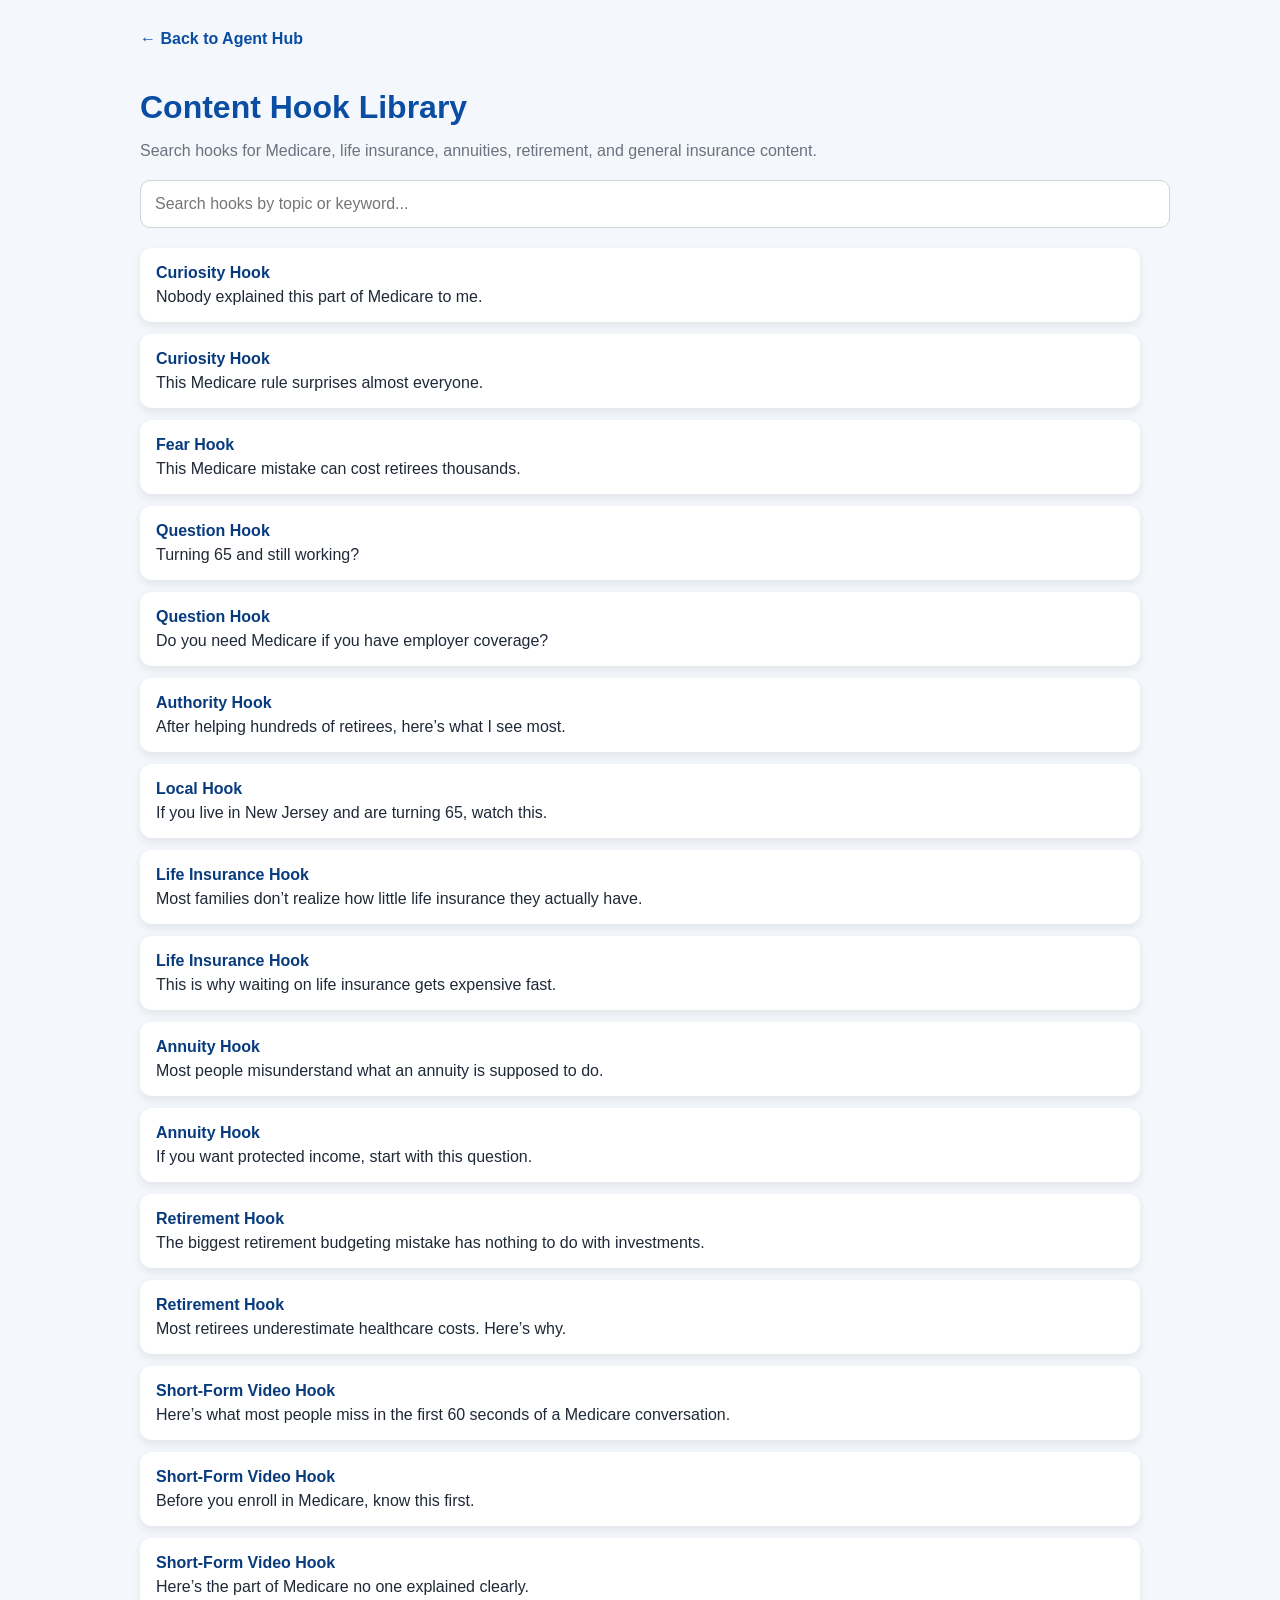
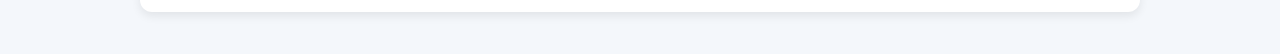
==== tools/hook-library/index.html @ 433c8742 "Create index.html" ====
<!DOCTYPE html>
<html>
<head>
  <meta charset="UTF-8">
  <meta name="viewport" content="width=device-width, initial-scale=1.0">
  <title>Content Hook Library</title>
  <style>
    body{
      font-family:Arial, Helvetica, sans-serif;
      background:#f4f7fb;
      margin:0;
      padding:30px;
      color:#1f2937;
    }
    .wrap{
      max-width:1000px;
      margin:0 auto;
    }
    h1{
      color:#0A4DA2;
      margin-bottom:10px;
    }
    p{
      color:#6b7280;
      margin-bottom:20px;
    }
    input{
      width:100%;
      padding:14px;
      border:1px solid #d1d5db;
      border-radius:10px;
      margin-bottom:20px;
      font-size:16px;
    }
    .hook{
      background:white;
      padding:16px;
      border-radius:12px;
      margin-bottom:12px;
      box-shadow:0 4px 10px rgba(0,0,0,.08);
    }
    .hook strong{
      color:#083b7d;
      display:block;
      margin-bottom:6px;
    }
    .back{
      display:inline-block;
      margin-bottom:20px;
      color:#0A4DA2;
      text-decoration:none;
      font-weight:bold;
    }
  </style>
</head>
<body>
  <div class="wrap">
    <a class="back" href="../../index.html">← Back to Agent Hub</a>
    <h1>Content Hook Library</h1>
    <p>Search hooks for Medicare, life insurance, annuities, retirement, and general insurance content.</p>

    <input type="text" id="search" placeholder="Search hooks by topic or keyword..." onkeyup="searchHooks()">

    <div id="hooks">
      <div class="hook"><strong>Curiosity Hook</strong>Nobody explained this part of Medicare to me.</div>
      <div class="hook"><strong>Curiosity Hook</strong>This Medicare rule surprises almost everyone.</div>
      <div class="hook"><strong>Fear Hook</strong>This Medicare mistake can cost retirees thousands.</div>
      <div class="hook"><strong>Question Hook</strong>Turning 65 and still working?</div>
      <div class="hook"><strong>Question Hook</strong>Do you need Medicare if you have employer coverage?</div>
      <div class="hook"><strong>Authority Hook</strong>After helping hundreds of retirees, here’s what I see most.</div>
      <div class="hook"><strong>Local Hook</strong>If you live in New Jersey and are turning 65, watch this.</div>
      <div class="hook"><strong>Life Insurance Hook</strong>Most families don’t realize how little life insurance they actually have.</div>
      <div class="hook"><strong>Life Insurance Hook</strong>This is why waiting on life insurance gets expensive fast.</div>
      <div class="hook"><strong>Annuity Hook</strong>Most people misunderstand what an annuity is supposed to do.</div>
      <div class="hook"><strong>Annuity Hook</strong>If you want protected income, start with this question.</div>
      <div class="hook"><strong>Retirement Hook</strong>The biggest retirement budgeting mistake has nothing to do with investments.</div>
      <div class="hook"><strong>Retirement Hook</strong>Most retirees underestimate healthcare costs. Here’s why.</div>
      <div class="hook"><strong>Short-Form Video Hook</strong>Here’s what most people miss in the first 60 seconds of a Medicare conversation.</div>
      <div class="hook"><strong>Short-Form Video Hook</strong>Before you enroll in Medicare, know this first.</div>
      <div class="hook"><strong>Short-Form Video Hook</strong>Here’s the part of Medicare no one explained clearly.</div>
    </div>
  </div>

  <script>
    function searchHooks(){
      let input = document.getElementById("search").value.toLowerCase();
      let hooks = document.getElementsByClassName("hook");

      for(let i = 0; i < hooks.length; i++){
        if(hooks[i].innerText.toLowerCase().includes(input)){
          hooks[i].style.display = "block";
        } else {
          hooks[i].style.display = "none";
        }
      }
    }
  </script>
</body>
</html>
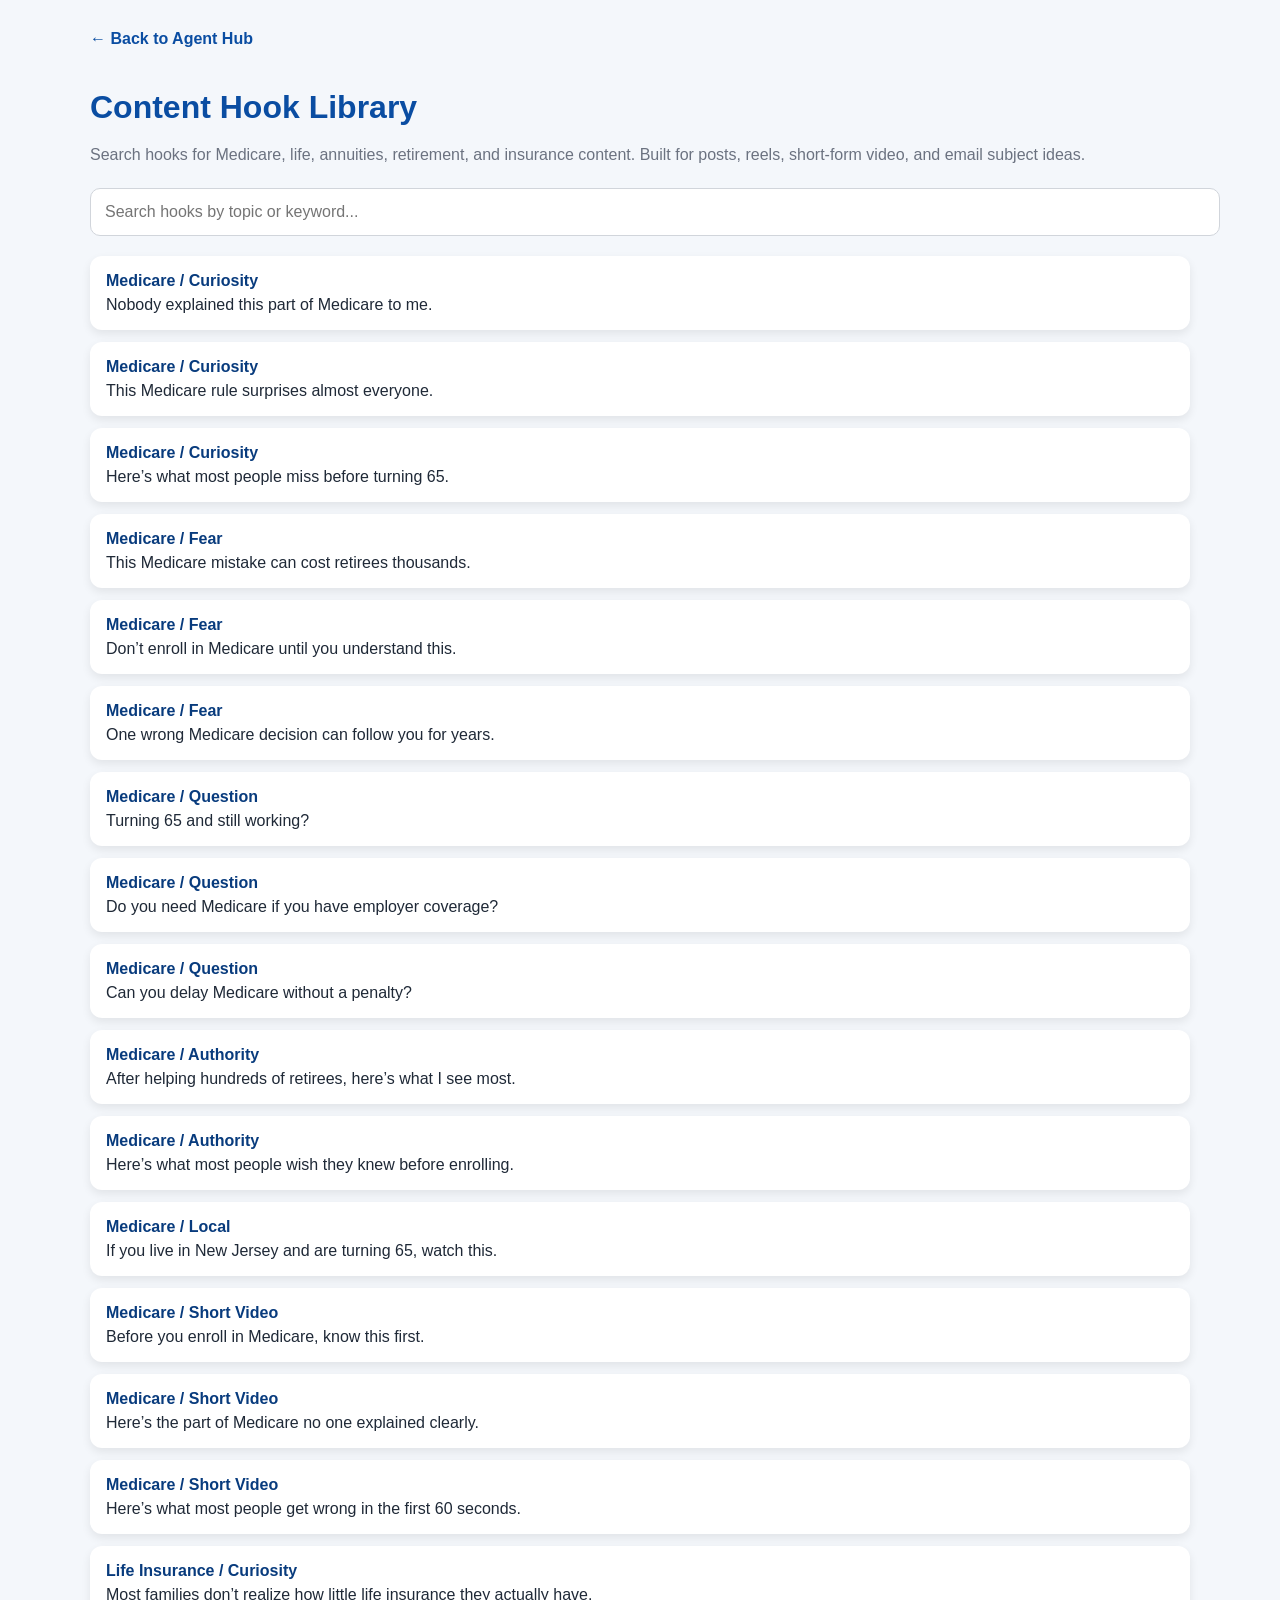
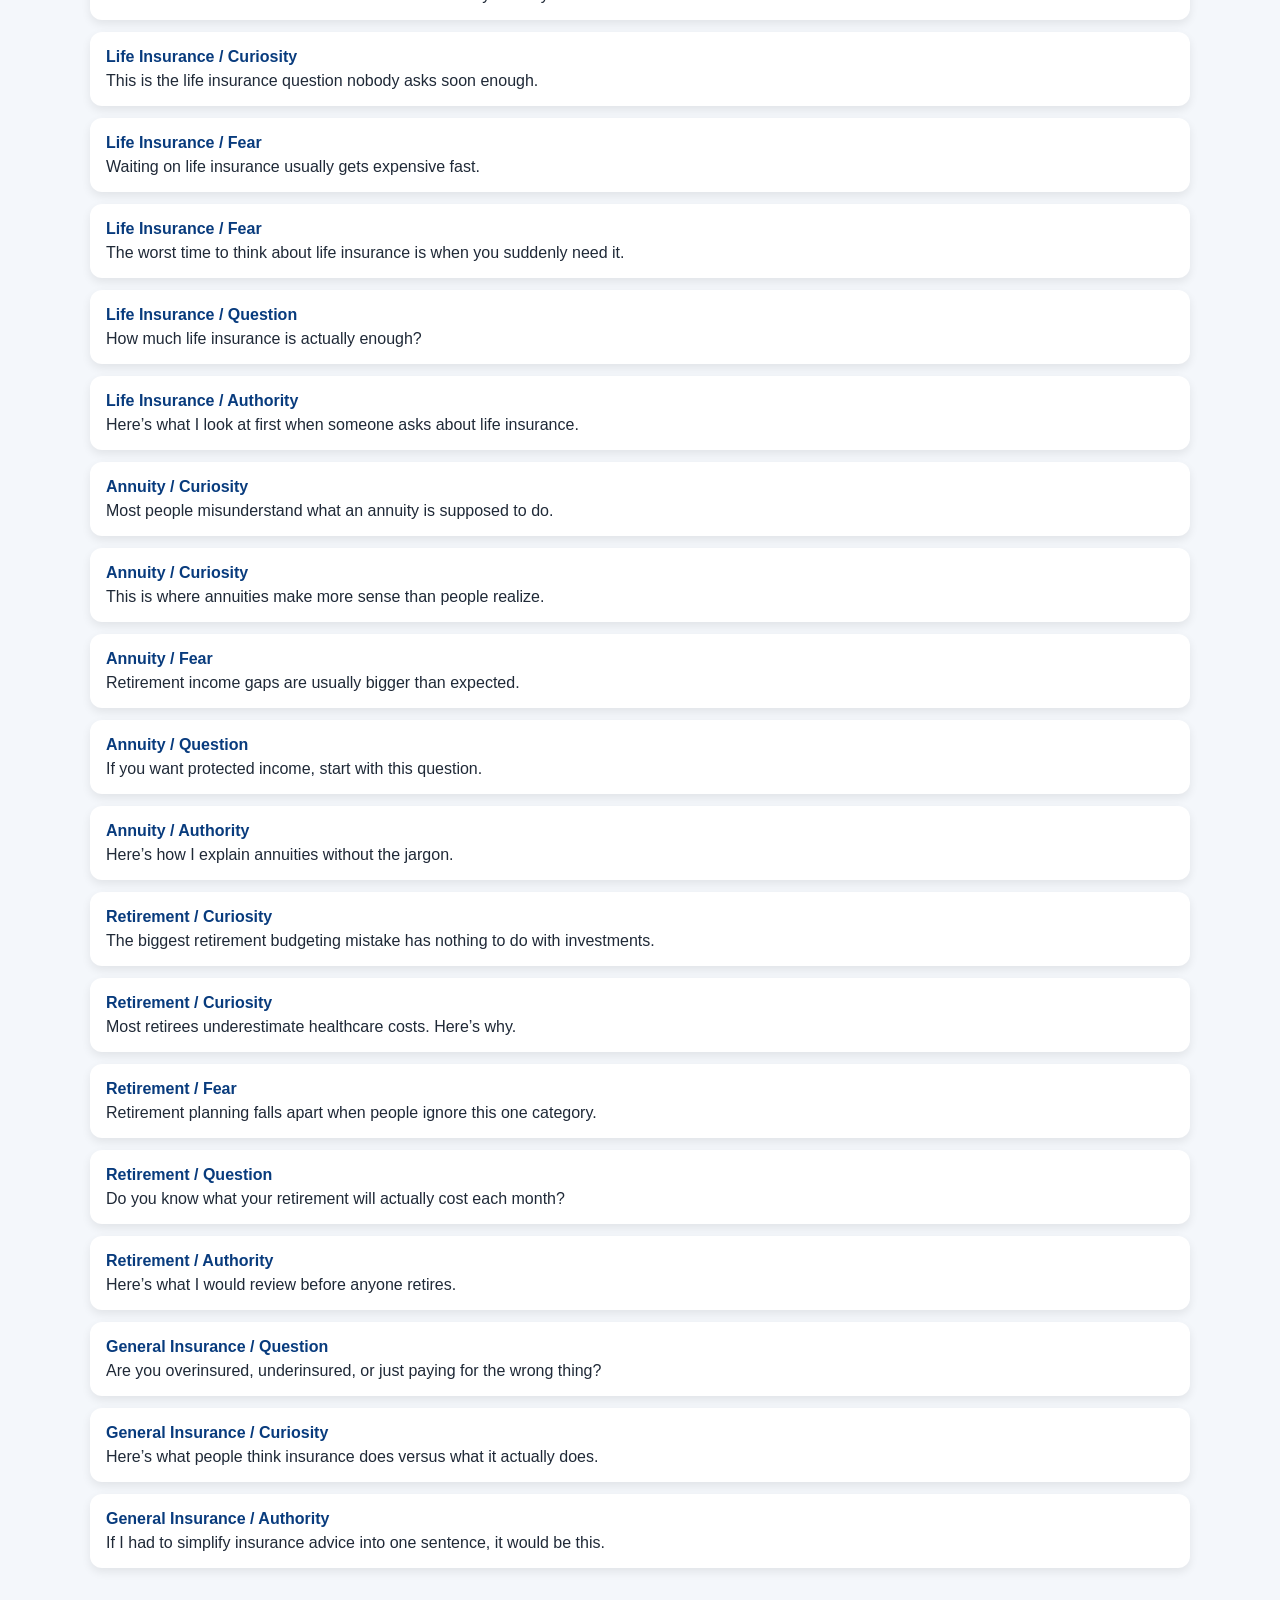
==== commit 13fa504f: "Update index.html" ====
--- a/tools/hook-library/index.html
+++ b/tools/hook-library/index.html
@@ -5,79 +5,63 @@
   <meta name="viewport" content="width=device-width, initial-scale=1.0">
   <title>Content Hook Library</title>
   <style>
-    body{
-      font-family:Arial, Helvetica, sans-serif;
-      background:#f4f7fb;
-      margin:0;
-      padding:30px;
-      color:#1f2937;
-    }
-    .wrap{
-      max-width:1000px;
-      margin:0 auto;
-    }
-    h1{
-      color:#0A4DA2;
-      margin-bottom:10px;
-    }
-    p{
-      color:#6b7280;
-      margin-bottom:20px;
-    }
-    input{
-      width:100%;
-      padding:14px;
-      border:1px solid #d1d5db;
-      border-radius:10px;
-      margin-bottom:20px;
-      font-size:16px;
-    }
-    .hook{
-      background:white;
-      padding:16px;
-      border-radius:12px;
-      margin-bottom:12px;
-      box-shadow:0 4px 10px rgba(0,0,0,.08);
-    }
-    .hook strong{
-      color:#083b7d;
-      display:block;
-      margin-bottom:6px;
-    }
-    .back{
-      display:inline-block;
-      margin-bottom:20px;
-      color:#0A4DA2;
-      text-decoration:none;
-      font-weight:bold;
-    }
+    body{font-family:Arial, Helvetica, sans-serif;background:#f4f7fb;margin:0;padding:30px;color:#1f2937}
+    .wrap{max-width:1100px;margin:0 auto}
+    h1{color:#0A4DA2;margin-bottom:10px}
+    p{color:#6b7280;margin-bottom:20px;line-height:1.6}
+    input{width:100%;padding:14px;border:1px solid #d1d5db;border-radius:10px;margin-bottom:20px;font-size:16px}
+    .hook{background:white;padding:16px;border-radius:12px;margin-bottom:12px;box-shadow:0 4px 10px rgba(0,0,0,.08)}
+    .hook strong{color:#083b7d;display:block;margin-bottom:6px}
+    .back{display:inline-block;margin-bottom:20px;color:#0A4DA2;text-decoration:none;font-weight:bold}
   </style>
 </head>
 <body>
   <div class="wrap">
     <a class="back" href="../../index.html">← Back to Agent Hub</a>
     <h1>Content Hook Library</h1>
-    <p>Search hooks for Medicare, life insurance, annuities, retirement, and general insurance content.</p>
+    <p>Search hooks for Medicare, life, annuities, retirement, and insurance content. Built for posts, reels, short-form video, and email subject ideas.</p>
 
     <input type="text" id="search" placeholder="Search hooks by topic or keyword..." onkeyup="searchHooks()">
 
     <div id="hooks">
-      <div class="hook"><strong>Curiosity Hook</strong>Nobody explained this part of Medicare to me.</div>
-      <div class="hook"><strong>Curiosity Hook</strong>This Medicare rule surprises almost everyone.</div>
-      <div class="hook"><strong>Fear Hook</strong>This Medicare mistake can cost retirees thousands.</div>
-      <div class="hook"><strong>Question Hook</strong>Turning 65 and still working?</div>
-      <div class="hook"><strong>Question Hook</strong>Do you need Medicare if you have employer coverage?</div>
-      <div class="hook"><strong>Authority Hook</strong>After helping hundreds of retirees, here’s what I see most.</div>
-      <div class="hook"><strong>Local Hook</strong>If you live in New Jersey and are turning 65, watch this.</div>
-      <div class="hook"><strong>Life Insurance Hook</strong>Most families don’t realize how little life insurance they actually have.</div>
-      <div class="hook"><strong>Life Insurance Hook</strong>This is why waiting on life insurance gets expensive fast.</div>
-      <div class="hook"><strong>Annuity Hook</strong>Most people misunderstand what an annuity is supposed to do.</div>
-      <div class="hook"><strong>Annuity Hook</strong>If you want protected income, start with this question.</div>
-      <div class="hook"><strong>Retirement Hook</strong>The biggest retirement budgeting mistake has nothing to do with investments.</div>
-      <div class="hook"><strong>Retirement Hook</strong>Most retirees underestimate healthcare costs. Here’s why.</div>
-      <div class="hook"><strong>Short-Form Video Hook</strong>Here’s what most people miss in the first 60 seconds of a Medicare conversation.</div>
-      <div class="hook"><strong>Short-Form Video Hook</strong>Before you enroll in Medicare, know this first.</div>
-      <div class="hook"><strong>Short-Form Video Hook</strong>Here’s the part of Medicare no one explained clearly.</div>
+      <div class="hook"><strong>Medicare / Curiosity</strong>Nobody explained this part of Medicare to me.</div>
+      <div class="hook"><strong>Medicare / Curiosity</strong>This Medicare rule surprises almost everyone.</div>
+      <div class="hook"><strong>Medicare / Curiosity</strong>Here’s what most people miss before turning 65.</div>
+      <div class="hook"><strong>Medicare / Fear</strong>This Medicare mistake can cost retirees thousands.</div>
+      <div class="hook"><strong>Medicare / Fear</strong>Don’t enroll in Medicare until you understand this.</div>
+      <div class="hook"><strong>Medicare / Fear</strong>One wrong Medicare decision can follow you for years.</div>
+      <div class="hook"><strong>Medicare / Question</strong>Turning 65 and still working?</div>
+      <div class="hook"><strong>Medicare / Question</strong>Do you need Medicare if you have employer coverage?</div>
+      <div class="hook"><strong>Medicare / Question</strong>Can you delay Medicare without a penalty?</div>
+      <div class="hook"><strong>Medicare / Authority</strong>After helping hundreds of retirees, here’s what I see most.</div>
+      <div class="hook"><strong>Medicare / Authority</strong>Here’s what most people wish they knew before enrolling.</div>
+      <div class="hook"><strong>Medicare / Local</strong>If you live in New Jersey and are turning 65, watch this.</div>
+      <div class="hook"><strong>Medicare / Short Video</strong>Before you enroll in Medicare, know this first.</div>
+      <div class="hook"><strong>Medicare / Short Video</strong>Here’s the part of Medicare no one explained clearly.</div>
+      <div class="hook"><strong>Medicare / Short Video</strong>Here’s what most people get wrong in the first 60 seconds.</div>
+
+      <div class="hook"><strong>Life Insurance / Curiosity</strong>Most families don’t realize how little life insurance they actually have.</div>
+      <div class="hook"><strong>Life Insurance / Curiosity</strong>This is the life insurance question nobody asks soon enough.</div>
+      <div class="hook"><strong>Life Insurance / Fear</strong>Waiting on life insurance usually gets expensive fast.</div>
+      <div class="hook"><strong>Life Insurance / Fear</strong>The worst time to think about life insurance is when you suddenly need it.</div>
+      <div class="hook"><strong>Life Insurance / Question</strong>How much life insurance is actually enough?</div>
+      <div class="hook"><strong>Life Insurance / Authority</strong>Here’s what I look at first when someone asks about life insurance.</div>
+
+      <div class="hook"><strong>Annuity / Curiosity</strong>Most people misunderstand what an annuity is supposed to do.</div>
+      <div class="hook"><strong>Annuity / Curiosity</strong>This is where annuities make more sense than people realize.</div>
+      <div class="hook"><strong>Annuity / Fear</strong>Retirement income gaps are usually bigger than expected.</div>
+      <div class="hook"><strong>Annuity / Question</strong>If you want protected income, start with this question.</div>
+      <div class="hook"><strong>Annuity / Authority</strong>Here’s how I explain annuities without the jargon.</div>
+
+      <div class="hook"><strong>Retirement / Curiosity</strong>The biggest retirement budgeting mistake has nothing to do with investments.</div>
+      <div class="hook"><strong>Retirement / Curiosity</strong>Most retirees underestimate healthcare costs. Here’s why.</div>
+      <div class="hook"><strong>Retirement / Fear</strong>Retirement planning falls apart when people ignore this one category.</div>
+      <div class="hook"><strong>Retirement / Question</strong>Do you know what your retirement will actually cost each month?</div>
+      <div class="hook"><strong>Retirement / Authority</strong>Here’s what I would review before anyone retires.</div>
+
+      <div class="hook"><strong>General Insurance / Question</strong>Are you overinsured, underinsured, or just paying for the wrong thing?</div>
+      <div class="hook"><strong>General Insurance / Curiosity</strong>Here’s what people think insurance does versus what it actually does.</div>
+      <div class="hook"><strong>General Insurance / Authority</strong>If I had to simplify insurance advice into one sentence, it would be this.</div>
     </div>
   </div>
 
